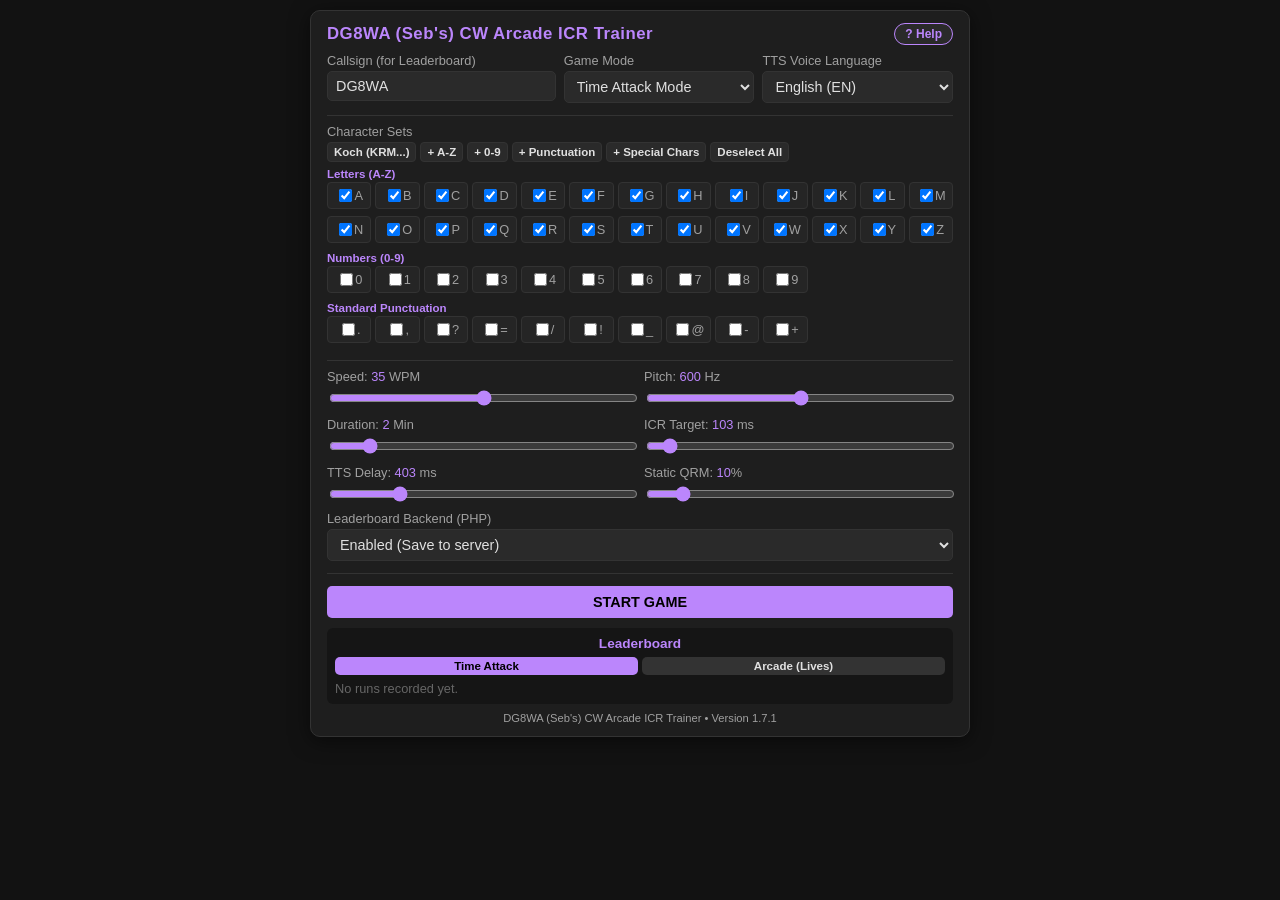
==== ICR-Trainer.html @ fe90b511 "Add files via upload" ====
<!DOCTYPE html>
<html lang="en">
<head>
    <meta charset="UTF-8">
    <meta name="viewport" content="width=device-width, initial-scale=1.0">
    <title>DG8WA (Seb's) CW Arcade ICR Trainer</title>
    <style>
        :root {
            --bg-color: #121212;
            --card-bg: #1e1e1e;
            --accent: #bb86fc;
            --accent-hover: #9965f4;
            --text: #e0e0e0;
            --text-muted: #a0a0a0;
            --success: #03dac6;
            --error: #cf6679;
            --warning: #ffb74d;
            --border: #333;
        }

        body {
            font-family: -apple-system, BlinkMacSystemFont, "Segoe UI", Roboto, Helvetica, Arial, sans-serif;
            background-color: var(--bg-color);
            color: var(--text);
            margin: 0;
            padding: 10px;
            display: flex;
            flex-direction: column;
            align-items: center;
            min-height: 100vh;
            box-sizing: border-box;
        }

        .container {
            width: 100%;
            max-width: 660px;
            background: var(--card-bg);
            border: 1px solid var(--border);
            border-radius: 10px;
            padding: 12px 16px;
            box-shadow: 0 4px 20px rgba(0,0,0,0.5);
            box-sizing: border-box;
            position: relative;
        }

        .header-bar {
            display: flex;
            justify-content: space-between;
            align-items: center;
            margin-bottom: 8px;
        }

        h1 {
            font-size: 1.05rem;
            margin: 0;
            color: var(--accent);
            letter-spacing: 0.5px;
        }

        .btn-help {
            background: #2a2a2a;
            color: var(--accent);
            border: 1px solid var(--accent);
            border-radius: 15px;
            padding: 3px 10px;
            font-size: 0.75rem;
            cursor: pointer;
            font-weight: bold;
            transition: all 0.2s;
            flex: unset;
        }

        .btn-help:hover {
            background: var(--accent);
            color: #000;
        }

        .section {
            margin-bottom: 8px;
            padding-bottom: 8px;
            border-bottom: 1px solid var(--border);
        }

        .section:last-child {
            border-bottom: none;
            margin-bottom: 0;
            padding-bottom: 0;
        }

        label {
            display: block;
            font-size: 0.8rem;
            color: var(--text-muted);
            margin-bottom: 3px;
        }

        input[type="text"], select {
            width: 100%;
            padding: 6px 8px;
            background: #2a2a2a;
            border: 1px solid var(--border);
            border-radius: 5px;
            color: var(--text);
            font-size: 0.9rem;
            box-sizing: border-box;
            margin-bottom: 4px;
        }

        .row {
            display: flex;
            gap: 8px;
        }

        .row > div {
            flex: 1;
        }

        .sliders-grid {
            display: grid;
            grid-template-columns: 1fr 1fr;
            gap: 8px;
        }

        .slider-item {
            display: flex;
            flex-direction: column;
        }

        .slider-item input[type="range"] {
            width: 100%;
            accent-color: var(--accent);
            margin-top: 2px;
            height: 18px;
        }

        .charset-category {
            margin-bottom: 6px;
        }

        .charset-category span {
            font-size: 0.72rem;
            color: var(--accent);
            font-weight: bold;
            display: block;
            margin-bottom: 2px;
        }

        .checkbox-group {
            display: grid;
            grid-template-columns: repeat(auto-fill, minmax(42px, 1fr));
            gap: 4px;
        }

        .checkbox-label {
            display: flex;
            align-items: center;
            background: #252525;
            padding: 3px 4px;
            border-radius: 4px;
            font-size: 0.8rem;
            cursor: pointer;
            user-select: none;
            justify-content: center;
            border: 1px solid var(--border);
        }

        .checkbox-label input {
            margin-right: 2px;
        }

        .btn-group {
            display: flex;
            gap: 8px;
            margin-top: 10px;
        }

        button {
            flex: 1;
            padding: 8px 12px;
            border: none;
            border-radius: 5px;
            font-size: 0.9rem;
            font-weight: bold;
            cursor: pointer;
            transition: background 0.2s;
        }

        .btn-primary {
            background: var(--accent);
            color: #000;
        }

        .btn-primary:hover {
            background: var(--accent-hover);
        }

        .btn-danger {
            background: var(--error);
            color: #000;
        }

        .btn-secondary {
            background: #333;
            color: var(--text);
        }

        /* Screens */
        #trainer-screen, #summary-screen {
            display: none;
            text-align: center;
            padding: 2px 0;
        }

        .game-hud {
            display: grid;
            grid-template-columns: repeat(3, 1fr);
            gap: 6px;
            font-size: 0.8rem;
            color: var(--text-muted);
            background: #151515;
            padding: 6px;
            border-radius: 6px;
            margin-bottom: 10px;
            text-align: center;
        }

        .game-hud span strong {
            display: block;
            color: #fff;
            font-size: 1rem;
        }

        .char-display {
            font-size: clamp(1.8rem, 6vw, 4rem);
            font-weight: bold;
            height: 100px;
            display: flex;
            align-items: center;
            justify-content: center;
            background: #151515;
            border-radius: 8px;
            margin-bottom: 10px;
            color: #fff;
            padding: 0 10px;
            box-sizing: border-box;
            letter-spacing: 1px;
            word-break: break-all;
        }

        .input-hint {
            font-size: 0.8rem;
            color: var(--accent);
            margin-bottom: 10px;
            background: rgba(187, 134, 252, 0.05);
            padding: 6px;
            border-radius: 4px;
        }

        .presets {
            display: flex;
            gap: 4px;
            margin-bottom: 6px;
            flex-wrap: wrap;
        }

        .presets button {
            padding: 3px 6px;
            font-size: 0.72rem;
            background: #2a2a2a;
            color: var(--text);
            border: 1px solid var(--border);
            border-radius: 4px;
            flex: unset;
        }

        .summary-stats {
            background: #151515;
            padding: 8px;
            border-radius: 6px;
            margin-bottom: 10px;
            text-align: left;
            max-height: 180px;
            overflow-y: auto;
        }
        .stat-row {
            display: flex;
            justify-content: space-between;
            padding: 3px 6px;
            border-bottom: 1px solid #222;
            font-size: 0.85rem;
        }
        .stat-row:last-child { border-bottom: none; }

        .leaderboard {
            margin-top: 10px;
            background: #151515;
            padding: 8px;
            border-radius: 6px;
            font-size: 0.8rem;
            text-align: left;
        }
        .leaderboard h3 {
            margin: 0 0 6px 0;
            font-size: 0.85rem;
            color: var(--accent);
            text-align: center;
        }
        .lb-item {
            display: flex;
            flex-direction: column;
            padding: 4px 6px;
            border-bottom: 1px solid #222;
            font-size: 0.75rem;
        }
        .lb-item:last-child { border-bottom: none; }
        .lb-top {
            display: flex;
            justify-content: space-between;
            font-weight: bold;
        }
        .lb-details {
            color: var(--text-muted);
            font-size: 0.7rem;
            margin-top: 1px;
        }

        .footer-info {
            text-align: center;
            font-size: 0.7rem;
            color: var(--text-muted);
            margin-top: 8px;
        }

        /* Help Modal Overlay */
        .modal-overlay {
            display: none;
            position: fixed;
            top: 0; left: 0; width: 100%; height: 100%;
            background: rgba(0,0,0,0.75);
            z-index: 1000;
            justify-content: center;
            align-items: center;
            padding: 15px;
            box-sizing: border-box;
        }

        .modal-content {
            background: var(--card-bg);
            border: 1px solid var(--accent);
            border-radius: 10px;
            max-width: 580px;
            width: 100%;
            max-height: 85vh;
            overflow-y: auto;
            padding: 16px;
            box-shadow: 0 5px 25px rgba(0,0,0,0.8);
            box-sizing: border-box;
            text-align: left;
        }

        .modal-header {
            display: flex;
            justify-content: space-between;
            align-items: center;
            border-bottom: 1px solid var(--border);
            padding-bottom: 8px;
            margin-bottom: 12px;
        }

        .modal-header h2 {
            margin: 0;
            font-size: 1.1rem;
            color: var(--accent);
        }

        .modal-close {
            background: none;
            border: none;
            color: var(--text-muted);
            font-size: 1.4rem;
            cursor: pointer;
            padding: 0 5px;
            line-height: 1;
            flex: unset;
        }

        .help-item {
            margin-bottom: 10px;
        }

        .help-item h4 {
            margin: 0 0 3px 0;
            font-size: 0.85rem;
            color: var(--success);
        }

        .help-item p {
            margin: 0;
            font-size: 0.78rem;
            color: var(--text);
            line-height: 1.35;
        }
    </style>
</head>
<body>

<div class="container">
    <div class="header-bar">
        <h1>DG8WA (Seb's) CW Arcade ICR Trainer</h1>
        <button type="button" class="btn-help" onclick="toggleHelpModal(true)">? Help</button>
    </div>

    <!-- SETUP SCREEN -->
    <div id="setup-screen">
        <div class="section">
            <div class="row">
                <div style="flex: 1.2;">
                    <label for="callsign">Callsign (for Leaderboard)</label>
                    <input type="text" id="callsign" value="DG8WA" placeholder="e.g. DG8WA">
                </div>
                <div>
                    <label>Game Mode</label>
                    <select id="game-mode" onchange="handleModeChange()">
                        <option value="time">Time Attack Mode</option>
                        <option value="lives">Arcade Mode (5 Lives ❤️)</option>
                    </select>
                </div>
                <div>
                    <label>TTS Voice Language</label>
                    <select id="tts-lang" onchange="changeLanguage()">
                        <option value="de-DE">Deutsch (DE)</option>
                        <option value="en-US">English (EN)</option>
                        <option value="es-ES">Español (ES)</option>
                        <option value="fr-FR">Français (FR)</option>
                    </select>
                </div>
            </div>
        </div>

        <!-- Cleanly Separated Character Sets -->
        <div class="section">
            <label>Character Sets</label>
            <div class="presets">
                <button type="button" onclick="setPreset('koch')">Koch (KRM...)</button>
                <button type="button" onclick="setPreset('alpha')">+ A-Z</button>
                <button type="button" onclick="setPreset('num')">+ 0-9</button>
                <button type="button" onclick="setPreset('signs')">+ Punctuation</button>
                <button type="button" onclick="setPreset('lang')">+ Special Chars</button>
                <button type="button" onclick="clearAll()">Deselect All</button>
            </div>

            <div class="charset-category">
                <span>Letters (A-Z)</span>
                <div class="checkbox-group" id="group-alpha"></div>
            </div>

            <div class="charset-category">
                <span>Numbers (0-9)</span>
                <div class="checkbox-group" id="group-num"></div>
            </div>

            <div class="charset-category">
                <span>Standard Punctuation</span>
                <div class="checkbox-group" id="group-signs"></div>
            </div>

            <div class="charset-category">
                <span>Special / Accented Characters</span>
                <div class="checkbox-group" id="group-lang"></div>
            </div>
        </div>

        <!-- Compact Sliders in Side-by-Side 2-Column Grid -->
        <div class="section">
            <div class="sliders-grid">
                <!-- Speed -->
                <div class="slider-item">
                    <label for="wpm">Speed: <span id="wpm-val" style="color:var(--accent)">35</span> WPM</label>
                    <input type="range" id="wpm" min="10" max="60" step="1" value="35" oninput="updateVal('wpm')">
                </div>

                <!-- Tone Pitch -->
                <div class="slider-item">
                    <label for="pitch">Pitch: <span id="pitch-val" style="color:var(--accent)">600</span> Hz</label>
                    <input type="range" id="pitch" min="400" max="800" step="10" value="600" oninput="updateVal('pitch')">
                </div>

                <!-- Run Duration -->
                <div class="slider-item" id="duration-section">
                    <label for="run-duration">Duration: <span id="duration-val" style="color:var(--accent)">2</span> Min</label>
                    <input type="range" id="run-duration" min="1" max="10" step="1" value="2" oninput="updateVal('duration')">
                </div>

                <!-- ICR Target Time (calculated via PARIS Standard: 3600 / WPM ms) -->
                <div class="slider-item">
                    <label for="icr-target">ICR Target: <span id="icr-val" style="color:var(--accent)">103</span> ms</label>
                    <input type="range" id="icr-target" min="50" max="1000" step="1" value="103" oninput="updateVal('icr')">
                </div>

                <!-- TTS Delay (+300 ms over ICR) -->
                <div class="slider-item">
                    <label for="tts-delay">TTS Delay: <span id="tts-val" style="color:var(--accent)">403</span> ms</label>
                    <input type="range" id="tts-delay" min="100" max="1500" step="1" value="403" oninput="updateVal('tts')">
                </div>

                <!-- White Noise -->
                <div class="slider-item">
                    <label for="noise-vol">Static QRM: <span id="noise-val" style="color:var(--accent)">10</span>%</label>
                    <input type="range" id="noise-vol" min="0" max="100" step="1" value="10" oninput="updateVal('noise')">
                </div>
            </div>

            <div style="margin-top: 6px;">
                <label for="backend-mode">Leaderboard Backend (PHP)</label>
                <select id="backend-mode">
                    <option value="php">Enabled (Save to server)</option>
                    <option value="local">Local Only</option>
                </select>
            </div>
        </div>

        <button type="button" class="btn-primary" onclick="startGame(false)" style="width: 100%; margin-top: 4px;" id="btn-start">START GAME</button>
        
        <div class="leaderboard" id="local-lb">
            <h3>Leaderboard</h3>
            <div style="display: flex; gap: 4px; margin-bottom: 6px;">
                <button type="button" class="btn-secondary" id="lb-tab-time" style="padding: 3px 6px; font-size: 0.72rem; background: var(--accent); color: #000;" onclick="switchLbTab('time')">Time Attack</button>
                <button type="button" class="btn-secondary" id="lb-tab-lives" style="padding: 3px 6px; font-size: 0.72rem;" onclick="switchLbTab('lives')">Arcade (Lives)</button>
            </div>
            <div id="lb-content"><span style="color:#666">No runs recorded yet.</span></div>
            <div id="lb-controls" style="display: flex; gap: 4px; margin-top: 6px; display: none;">
                <button type="button" class="btn-secondary" id="lb-toggle-btn" style="padding: 4px; font-size: 0.72rem; flex:2;" onclick="toggleLeaderboardView()">Show All</button>
                <button type="button" class="btn-danger" id="lb-reset-btn" style="padding: 4px; font-size: 0.72rem; flex:1;" onclick="resetLeaderboard()">Reset</button>
            </div>
        </div>

        <div class="footer-info">DG8WA (Seb's) CW Arcade ICR Trainer &bull; Version 1.7.1</div>
    </div>

    <!-- TRAINER SCREEN -->
    <div id="trainer-screen">
        <div class="game-hud">
            <span><span id="hud-txt-mode">Time</span>: <strong id="hud-time">120s</strong></span>
            <span>Score: <strong id="hud-score" style="color:var(--success)">0</strong></span>
            <span>Streak: <strong id="hud-streak">0 🔥</strong></span>
        </div>

        <div class="char-display" id="display-box">?</div>
        
        <div class="input-hint">Type recognized character (Spacebar = Pause)</div>

        <div class="btn-group">
            <button type="button" class="btn-secondary" id="pause-btn" onclick="togglePause()">Pause</button>
            <button type="button" class="btn-danger" id="quit-btn" onclick="stopGame(true)">Give Up</button>
        </div>
    </div>

    <!-- SUMMARY SCREEN -->
    <div id="summary-screen">
        <h2 style="color:var(--accent); margin-top:0; font-size: 1.1rem;">ICR & Performance Summary</h2>
        
        <div class="summary-stats" style="margin-bottom:8px; text-align:center; background:#1b1b1b; padding:8px;">
            <div style="font-size:0.85rem; color:var(--text-muted); margin-bottom:4px;">True ICR Speed & Target Fulfillment:</div>
            <div style="font-size:1.15rem; font-weight:bold; color:var(--success);" id="sum-icr-ratio">0 completed (Theoretical maximum: ~0)</div>
            <div style="font-size:0.75rem; color:var(--accent); margin-top:3px;" id="sum-icr-percent">ICR Efficiency: 0%</div>
            <div style="font-size:0.75rem; color:var(--warning); margin-top:2px;" id="sum-target-percent">Within ICR Target Time: 0%</div>
        </div>

        <div class="game-hud" style="margin-bottom:10px;">
            <span>Score: <strong id="sum-score" style="color:var(--success)">0</strong></span>
            <span>Correct: <strong id="sum-count">0</strong></span>
            <span>Avg Reaction: <strong id="sum-avg">0 ms</strong></span>
        </div>

        <label>Character Detail Analysis</label>
        <div class="summary-stats" id="sum-details">
            <!-- Dynamically filled -->
        </div>

        <div class="btn-group" style="flex-direction: column; gap: 6px;">
            <button type="button" class="btn-primary" onclick="startGame(false)">New Run (Normal)</button>
            <button type="button" class="btn-secondary" style="background:#ffb74d; color:#000;" onclick="startGame(true)">🔥 New Run with Weak Characters</button>
            <button type="button" class="btn-danger" onclick="returnToSetup()">To Setup Menu</button>
        </div>
    </div>
</div>

<!-- HELP MODAL -->
<div class="modal-overlay" id="help-modal">
    <div class="modal-content">
        <div class="modal-header">
            <h2>User Guide & Features</h2>
            <button type="button" class="modal-close" onclick="toggleHelpModal(false)">&times;</button>
        </div>
        
        <div class="help-item">
            <h4>Instant Character Recognition (ICR) & PARIS Standard</h4>
            <p>ICR trains instant mental recognition without counting dits/dahs. Under the PARIS standard (1 word = 50 dits), 1 dit duration is <em>1200 / WPM ms</em>. Standard inter-character space equals 3 dits (<em>3600 / WPM ms</em>).</p>
        </div>

        <div class="help-item">
            <h4>Game Modes</h4>
            <p><strong>Time Attack Mode:</strong> Practice for a set duration (1 to 10 minutes) and maximize your score.<br>
            <strong>Arcade Mode (5 Lives):</strong> Start with 5 lives. Each mistake or timeout costs 1 life.</p>
        </div>

        <div class="help-item">
            <h4>Speed (WPM) & Auto-Calculated Timings</h4>
            <p>Adjusting <strong>WPM</strong> calculates the exact standard inter-character space for the <strong>ICR Target Time</strong> (e.g., 35 WPM = 103 ms) and sets <strong>TTS Delay</strong> 300 ms above it. Both sliders remain fully adjustable.</p>
        </div>

        <div class="help-item">
            <h4>Scoring & Streaks</h4>
            <p>Correct responses within the ICR Target Time yield maximum points. Answering before timeout awards partial points. Consecutive correct answers build up a <strong>Streak Multiplier (up to 3.0x)</strong>.</p>
        </div>

        <div class="help-item">
            <h4>Text-To-Speech (TTS) Assistance</h4>
            <p>If you fail to type a character within the TTS delay or make a mistake, the system speaks the correct character in the selected language to reinforce learning.</p>
        </div>

        <div class="help-item">
            <h4>Static QRM (White Noise)</h4>
            <p>Simulates real-world radio conditions by adding adjustable background white noise to improve noise immunity during practice.</p>
        </div>

        <div class="help-item">
            <h4>Weak Characters Retry Mode</h4>
            <p>After a round, click <em>🔥 New Run with Weak Characters</em> to launch a session where characters with high reaction times or errors appear with 3x higher probability.</p>
        </div>

        <div style="text-align: right; margin-top: 15px;">
            <button type="button" class="btn-primary" style="flex: unset; padding: 6px 15px;" onclick="toggleHelpModal(false)">Close</button>
        </div>
    </div>
</div>

<script>
    function toggleHelpModal(show) {
        document.getElementById('help-modal').style.display = show ? 'flex' : 'none';
    }

    // Slider Value Updater with PARIS Standard Calculation (3 Dits = 3600 / WPM ms)
    function updateVal(type) {
        if (type === 'wpm') {
            const wpm = parseInt(document.getElementById('wpm').value);
            document.getElementById('wpm-val').innerText = wpm;

            // PARIS Standard: 1 Dit = 1200ms / WPM. Inter-character space = 3 Dits = 3600ms / WPM.
            let autoIcr = Math.round(3600 / wpm);

            // TTS delay is exactly 300ms higher than ICR target time
            let autoTts = autoIcr + 300;

            document.getElementById('icr-target').value = autoIcr;
            document.getElementById('icr-val').innerText = autoIcr;

            document.getElementById('tts-delay').value = autoTts;
            document.getElementById('tts-val').innerText = autoTts;
        }

        if (type === 'pitch') document.getElementById('pitch-val').innerText = document.getElementById('pitch').value;
        if (type === 'duration') document.getElementById('duration-val').innerText = document.getElementById('run-duration').value;
        if (type === 'icr') document.getElementById('icr-val').innerText = document.getElementById('icr-target').value;
        if (type === 'tts') document.getElementById('tts-val').innerText = document.getElementById('tts-delay').value;
        if (type === 'noise') document.getElementById('noise-val').innerText = document.getElementById('noise-vol').value;
        saveSettings();
    }

    const langSpecialChars = {
        'de-DE': ["Ä", "Ö", "Ü", "CH"],
        'en-US': [],
        'es-ES': ["Ñ", "¿", "¡"],
        'fr-FR': ["À", "É", "Ç"]
    };

    const alphabet = ["A","B","C","D","E","F","G","H","I","J","K","L","M","N","O","P","Q","R","S","T","U","V","W","X","Y","Z"];
    const numbers = ["0","1","2","3","4","5","6","7","8","9"];
    const standardSigns = [".", ",", "?", "=", "/", "!", "_", "@", "-", "+"];

    function renderCharacterCheckboxes(preserveState = false) {
        const lang = document.getElementById('tts-lang') ? document.getElementById('tts-lang').value : 'de-DE';
        const specials = langSpecialChars[lang] || [];

        let checkedStates = {};
        if (preserveState) {
            document.querySelectorAll('#setup-screen input[type="checkbox"]').forEach(cb => {
                checkedStates[cb.value] = cb.checked;
            });
        }

        const groupAlpha = document.getElementById('group-alpha');
        groupAlpha.innerHTML = alphabet.map(char => `
            <label class="checkbox-label">
                <input type="checkbox" value="${char}" ${preserveState && checkedStates[char] !== undefined ? (checkedStates[char] ? 'checked' : '') : (/^[A-Z]$/.test(char) ? 'checked' : '')}> ${char}
            </label>
        `).join('');

        const groupNum = document.getElementById('group-num');
        groupNum.innerHTML = numbers.map(char => `
            <label class="checkbox-label">
                <input type="checkbox" value="${char}" ${preserveState && checkedStates[char] !== undefined ? (checkedStates[char] ? 'checked' : '') : ''}> ${char}
            </label>
        `).join('');

        const groupSigns = document.getElementById('group-signs');
        groupSigns.innerHTML = standardSigns.map(char => `
            <label class="checkbox-label">
                <input type="checkbox" value="${char}" ${preserveState && checkedStates[char] !== undefined ? (checkedStates[char] ? 'checked' : '') : ''}> ${char}
            </label>
        `).join('');

        const groupLang = document.getElementById('group-lang');
        if (specials.length > 0) {
            groupLang.parentElement.style.display = 'block';
            groupLang.innerHTML = specials.map(char => `
                <label class="checkbox-label">
                    <input type="checkbox" value="${char}" ${preserveState && checkedStates[char] !== undefined ? (checkedStates[char] ? 'checked' : '') : ''}> ${char}
                </label>
            `).join('');
        } else {
            groupLang.parentElement.style.display = 'none';
        }
    }

    function changeLanguage() {
        renderCharacterCheckboxes(true);
        saveSettings();
    }

    function setPreset(type) {
        clearAll();
        const checkboxes = document.querySelectorAll('#setup-screen input[type="checkbox"]');
        
        if (type === 'koch') {
            const kochList = ['K', 'M', 'R', 'S', 'U', 'A', 'P', 'T', 'L', 'O', 'W', 'I', '.', 'N', 'J', 'E', 'F', '0', 'Y', 'V', 'G', '5', '/', 'Q', '9', 'Z', 'H', '3', '8', 'B', '?', '4', '2', '7', 'C', '1', 'D', '6', 'X'];
            checkboxes.forEach(cb => {
                if (kochList.includes(cb.value)) cb.checked = true;
            });
        } else {
            checkboxes.forEach(cb => {
                const val = cb.value;
                if (type === 'alpha' && alphabet.includes(val)) cb.checked = true;
                if (type === 'num' && numbers.includes(val)) cb.checked = true;
                if (type === 'signs' && standardSigns.includes(val)) cb.checked = true;
                if (type === 'lang' && !alphabet.includes(val) && !numbers.includes(val) && !standardSigns.includes(val)) cb.checked = true;
            });
        }
        saveSettings();
    }

    function clearAll() {
        document.querySelectorAll('#setup-screen input[type="checkbox"]').forEach(cb => cb.checked = false);
        saveSettings();
    }

    function handleModeChange() {
        const mode = document.getElementById('game-mode').value;
        const durationSec = document.getElementById('duration-section');
        durationSec.style.display = (mode === 'time') ? 'flex' : 'none';
        saveSettings();
    }

    function saveSettings() {
        const allBoxes = Array.from(document.querySelectorAll('#setup-screen input[type="checkbox"]'));
        const settings = {
            gameMode: document.getElementById('game-mode').value,
            ttsLang: document.getElementById('tts-lang').value,
            wpm: document.getElementById('wpm').value,
            pitch: document.getElementById('pitch').value,
            duration: document.getElementById('run-duration').value,
            icr: document.getElementById('icr-target').value,
            tts: document.getElementById('tts-delay').value,
            noise: document.getElementById('noise-vol').value,
            chars: allBoxes.map(cb => ({ val: cb.value, checked: cb.checked }))
        };
        localStorage.setItem('cw_arcade_settings', JSON.stringify(settings));
    }

    function loadSettings() {
        const saved = localStorage.getItem('cw_arcade_settings');
        if (!saved) {
            const navLang = navigator.language || navigator.userLanguage || 'de';
            let matchedLang = 'en-US';
            if (navLang.startsWith('de')) matchedLang = 'de-DE';
            else if (navLang.startsWith('es')) matchedLang = 'es-ES';
            else if (navLang.startsWith('fr')) matchedLang = 'fr-FR';
            document.getElementById('tts-lang').value = matchedLang;
            renderCharacterCheckboxes(false);
            return;
        }
        try {
            const s = JSON.parse(saved);
            if (s.gameMode) { document.getElementById('game-mode').value = s.gameMode; handleModeChange(); }
            if (s.ttsLang) { document.getElementById('tts-lang').value = s.ttsLang; }
            
            renderCharacterCheckboxes(false);

            if (s.wpm) { document.getElementById('wpm').value = s.wpm; document.getElementById('wpm-val').innerText = s.wpm; }
            if (s.pitch) { document.getElementById('pitch').value = s.pitch; document.getElementById('pitch-val').innerText = s.pitch; }
            if (s.duration) { document.getElementById('run-duration').value = s.duration; document.getElementById('duration-val').innerText = s.duration; }
            if (s.icr) { document.getElementById('icr-target').value = s.icr; document.getElementById('icr-val').innerText = s.icr; }
            if (s.tts) { document.getElementById('tts-delay').value = s.tts; document.getElementById('tts-val').innerText = s.tts; }
            if (s.noise !== undefined) { document.getElementById('noise-vol').value = s.noise; document.getElementById('noise-val').innerText = s.noise; }
            
            if (s.chars) {
                const allBoxes = document.querySelectorAll('#setup-screen input[type="checkbox"]');
                s.chars.forEach(item => {
                    const targetVal = (typeof item === 'object') ? item.val : item;
                    const targetChecked = (typeof item === 'object') ? item.checked : true;
                    allBoxes.forEach(cb => {
                        if (cb.value === targetVal) {
                            cb.checked = targetChecked;
                        }
                    });
                });
            }
        } catch(e) {
            console.error("Settings load error:", e);
        }
    }

    loadSettings();

    let availableVoices = [];
    function loadVoices() {
        if ('speechSynthesis' in window) {
            availableVoices = window.speechSynthesis.getVoices();
        }
    }
    if ('speechSynthesis' in window) {
        loadVoices();
        window.speechSynthesis.onvoiceschanged = loadVoices;
    }

    let audioCtx = null;
    let noiseNode = null;
    let noiseGainNode = null;

    async function initAudio() {
        try {
            if (!audioCtx) {
                const AudioCtx = window.AudioContext || window.webkitAudioContext;
                if (AudioCtx) {
                    audioCtx = new AudioCtx();
                }
            }
            if (audioCtx && audioCtx.state === 'suspended') {
                await audioCtx.resume();
            }
        } catch(e) {}
    }

    async function startWhiteNoise(volumePercent) {
        if (volumePercent <= 0) {
            stopWhiteNoise();
            return;
        }
        await initAudio();
        stopWhiteNoise();

        if (!audioCtx) return;

        const bufferSize = audioCtx.sampleRate * 2;
        const noiseBuffer = audioCtx.createBuffer(1, bufferSize, audioCtx.sampleRate);
        const output = noiseBuffer.getChannelData(0);
        for (let i = 0; i < bufferSize; i++) {
            output[i] = Math.random() * 2 - 1;
        }

        noiseNode = audioCtx.createBufferSource();
        noiseNode.buffer = noiseBuffer;
        noiseNode.loop = true;

        noiseGainNode = audioCtx.createGain();
        const normalizedGain = (volumePercent / 100) * 0.08;
        noiseGainNode.gain.setValueAtTime(normalizedGain, audioCtx.currentTime);

        noiseNode.connect(noiseGainNode);
        noiseGainNode.connect(audioCtx.destination);
        noiseNode.start();
    }

    function stopWhiteNoise() {
        if (noiseNode) {
            try { noiseNode.stop(); } catch(e){}
            noiseNode.disconnect();
            noiseNode = null;
        }
        if (noiseGainNode) {
            noiseGainNode.disconnect();
            noiseGainNode = null;
        }
    }

    const morseDict = {
        'A': '.-', 'B': '-...', 'C': '-.-.', 'D': '-..', 'E': '.', 'F': '..-.',
        'G': '--.', 'H': '....', 'I': '..', 'J': '.---', 'K': '-.-', 'L': '.-..',
        'M': '--', 'N': '-.', 'O': '---', 'P': '.--.', 'Q': '--.-', 'R': '.-.',
        'S': '...', 'T': '-', 'U': '..-', 'V': '...-', 'W': '.--', 'X': '-..-',
        'Y': '-.--', 'Z': '--..', 
        'Ä': '.-.-', 'Ö': '---.', 'Ü': '..--', 'CH': '----', 'Ñ': '--.--', '¿': '..-.-', '¡': '--.--', 'À': '.--.-', 'É': '..-..', 'Ç': '-.-..',
        '0': '-----', '1': '.----', '2': '..---', '3': '...--', '4': '....-', 
        '5': '.....', '6': '-....', '7': '--...', '8': '---..', '9': '----.',
        '.': '.-.-.-', ',': '--..--', '?': '..--..', '=': '-...-', '/': '-..-.', 
        '!': '-.-.--', '_': '..--.-', '@': '.--.-.', '-': '-....-', '+': '.-.-.'
    };

    function getMorseDurationMs(char, wpm) {
        const code = morseDict[char];
        if (!code) return 500;
        const dotDuration = 1.2 / wpm; 
        let seconds = 0;
        code.split('').forEach(sym => {
            seconds += (sym === '.' ? dotDuration : dotDuration * 3) + dotDuration;
        });
        seconds += dotDuration * 2; // PARIS Standard 3 dits total space
        return seconds * 1000;
    }

    async function playTone(freq, durationMs) {
        await initAudio();
        if (!audioCtx) {
            await new Promise(r => setTimeout(r, durationMs));
            return;
        }

        const now = audioCtx.currentTime;
        const osc = audioCtx.createOscillator();
        const gain = audioCtx.createGain();

        osc.type = 'sine';
        osc.frequency.value = freq;

        gain.gain.setValueAtTime(0, now);
        gain.gain.linearRampToValueAtTime(0.25, now + 0.005);
        gain.gain.linearRampToValueAtTime(0.25, now + (durationMs / 1000) - 0.005);
        gain.gain.linearRampToValueAtTime(0, now + (durationMs / 1000));

        osc.connect(gain);
        gain.connect(audioCtx.destination);

        osc.start(now);
        osc.stop(now + (durationMs / 1000));

        await new Promise(resolve => setTimeout(resolve, durationMs));
    }

    async function playMorseSequence(text, wpm, pitch) {
        await initAudio();
        if (!audioCtx) {
            await new Promise(r => setTimeout(r, 500));
            return;
        }

        const dotDuration = 1.2 / wpm; 
        let time = audioCtx.currentTime + 0.05;

        text.toUpperCase().split('').forEach(char => {
            if (char === ' ') {
                time += dotDuration * 7;
                return;
            }
            const code = morseDict[char];
            if (!code) return;

            code.split('').forEach(symbol => {
                const dur = symbol === '.' ? dotDuration : dotDuration * 3;
                const osc = audioCtx.createOscillator();
                const gain = audioCtx.createGain();

                osc.type = 'sine';
                osc.frequency.value = pitch;

                gain.gain.setValueAtTime(0, time);
                gain.gain.linearRampToValueAtTime(0.25, time + 0.005);
                gain.gain.linearRampToValueAtTime(0.25, time + dur - 0.005);
                gain.gain.linearRampToValueAtTime(0, time + dur);

                osc.connect(gain);
                gain.connect(audioCtx.destination);

                osc.start(time);
                osc.stop(time + dur);

                time += dur + dotDuration;
            });
            time += dotDuration * 2; // PARIS inter-character space (3 dits total)
        });

        const totalDurationMs = Math.max(0, (time - audioCtx.currentTime) * 1000);
        await new Promise(resolve => setTimeout(resolve, totalDurationMs));
    }

    function playMorse(char, wpm, pitch) {
        return playMorseSequence(char, wpm, pitch);
    }

    function speakCharacter(char) {
        return new Promise((resolve) => {
            if ('speechSynthesis' in window) {
                window.speechSynthesis.cancel();
                let textToSpeak = char;
                if (char === 'CH') textToSpeak = "C H";
                if (char === '@') textToSpeak = "At symbol";
                if (char === '-') textToSpeak = "Hyphen";
                if (char === '+') textToSpeak = "Plus";
                const utterance = new SpeechSynthesisUtterance(textToSpeak);
                
                const selectedLang = document.getElementById('tts-lang').value;
                utterance.lang = selectedLang;

                if (availableVoices.length === 0) loadVoices();
                const targetLangPrefix = selectedLang.split('-')[0];
                const matchingVoice = availableVoices.find(v => v.lang === selectedLang || v.lang.replace('_','-') === selectedLang || v.lang.startsWith(targetLangPrefix));
                if (matchingVoice) {
                    utterance.voice = matchingVoice;
                }

                utterance.rate = 1.2;
                utterance.onend = resolve;
                utterance.onerror = resolve;
                window.speechSynthesis.speak(utterance);
            } else {
                resolve();
            }
        });
    }

    async function playPositiveSound() {
        await initAudio();
        if (!audioCtx) return;
        const now = audioCtx.currentTime;
        const osc = audioCtx.createOscillator();
        const gain = audioCtx.createGain();

        osc.type = 'triangle';
        osc.frequency.setValueAtTime(600, now);
        osc.frequency.exponentialRampToValueAtTime(1000, now + 0.12);

        gain.gain.setValueAtTime(0.2, now);
        gain.gain.exponentialRampToValueAtTime(0.001, now + 0.25);

        osc.connect(gain);
        gain.connect(audioCtx.destination);

        osc.start(now);
        osc.stop(now + 0.25);
        await new Promise(r => setTimeout(r, 250));
    }

    async function playNegativeSound() {
        await initAudio();
        if (!audioCtx) return;
        const now = audioCtx.currentTime;
        const osc = audioCtx.createOscillator();
        const gain = audioCtx.createGain();

        osc.type = 'sawtooth';
        osc.frequency.setValueAtTime(180, now);
        osc.frequency.linearRampToValueAtTime(110, now + 0.3);

        gain.gain.setValueAtTime(0.2, now);
        gain.gain.exponentialRampToValueAtTime(0.001, now + 0.35);

        osc.connect(gain);
        gain.connect(audioCtx.destination);

        osc.start(now);
        osc.stop(now + 0.35);
        await new Promise(r => setTimeout(r, 350));
    }

    let isPlaying = false;
    let isPaused = false;
    let currentGameMode = "time";
    let currentTargetChar = "";
    let startTime = 0;
    let score = 0;
    let streak = 0;
    let lives = 5;
    let timeLeft = 120;
    let timerInterval = null;
    let waitingForInput = false;
    let ttsTimeoutHandle = null;

    let sessionStats = {};
    let badCharsMode = false;
    let lastSessionBadChars = [];
    let totalCompletedCharsCount = 0;
    let targetMetCount = 0;
    let totalElapsedActiveMs = 0;
    let showAllLeaderboard = false;
    let activeLbTab = "time";

    async function startGame(withBadChars = false) {
        try {
            await initAudio();
        } catch(e) {}

        const checked = document.querySelectorAll('#setup-screen input[type="checkbox"]:checked');
        if (checked.length === 0) {
            alert("Please select at least one character set!");
            return;
        }

        saveSettings();

        if (timerInterval) clearInterval(timerInterval);
        if (ttsTimeoutHandle) clearTimeout(ttsTimeoutHandle);

        document.getElementById('setup-screen').style.display = 'none';
        document.getElementById('summary-screen').style.display = 'none';
        document.getElementById('trainer-screen').style.display = 'block';

        currentGameMode = document.getElementById('game-mode').value;
        const durationMins = parseInt(document.getElementById('run-duration').value || "2");
        const wpm = parseInt(document.getElementById('wpm').value || "35");
        const pitch = parseInt(document.getElementById('pitch').value || "600");
        const noiseVol = parseInt(document.getElementById('noise-vol').value || "0");

        startWhiteNoise(noiseVol);

        const modeTxt = document.getElementById('hud-txt-mode');
        if (currentGameMode === 'time') {
            timeLeft = durationMins * 60;
            if (modeTxt) modeTxt.innerText = "Time";
            document.getElementById('hud-time').innerText = `${timeLeft}s`;
        } else {
            lives = 5;
            if (modeTxt) modeTxt.innerText = "Lives";
            updateLivesDisplay();
        }

        isPlaying = true;
        isPaused = false;
        document.getElementById('pause-btn').innerText = "Pause";
        score = 0;
        streak = 0;
        sessionStats = {};
        badCharsMode = withBadChars;
        totalCompletedCharsCount = 0;
        targetMetCount = 0;
        totalElapsedActiveMs = 0;

        document.getElementById('hud-score').innerText = "0";
        document.getElementById('hud-streak').innerText = "0 🔥";

        const display = document.getElementById('display-box');
        display.style.color = '#fff';

        // Intro Sequence
        display.innerText = "BENS BEST BENT WIRE";
        await playMorseSequence("BENS BEST BENT WIRE", wpm, pitch);
        if (!isPlaying) return;

        await new Promise(r => setTimeout(r, 400));
        if (!isPlaying) return;

        const countdownTones = [
            { num: "3", freq: pitch },
            { num: "2", freq: pitch },
            { num: "1", freq: pitch * 0.7 }
        ];

        for (let step of countdownTones) {
            if (!isPlaying) return;
            display.innerText = step.num;
            await playTone(step.freq, 180);
            await new Promise(r => setTimeout(r, 600));
        }

        if (!isPlaying) return;
        display.innerText = "GO!";
        await new Promise(r => setTimeout(r, 400));

        // Start round timer
        timerInterval = setInterval(() => {
            if (!isPaused && isPlaying) {
                totalElapsedActiveMs += 1000;
                if (currentGameMode === 'time') {
                    timeLeft--;
                    document.getElementById('hud-time').innerText = `${timeLeft}s`;
                    if (timeLeft <= 0) {
                        stopGame(false);
                    }
                }
            }
        }, 1000);

        nextRound();
    }

    function togglePause() {
        if (!isPlaying) return;
        isPaused = !isPaused;
        const btn = document.getElementById('pause-btn');
        const display = document.getElementById('display-box');
        
        if (isPaused) {
            btn.innerText = "Resume";
            display.innerText = "PAUSE";
            clearTimeout(ttsTimeoutHandle);
        } else {
            btn.innerText = "Pause";
            display.innerText = "*";
            startTime = performance.now();
            nextRound();
        }
    }

    async function stopGame(aborted = false) {
        isPlaying = false;
        isPaused = false;
        clearInterval(timerInterval);
        clearTimeout(ttsTimeoutHandle);
        stopWhiteNoise();
        if ('speechSynthesis' in window) window.speechSynthesis.cancel();

        if (aborted) {
            document.getElementById('trainer-screen').style.display = 'none';
            document.getElementById('setup-screen').style.display = 'block';
            return;
        }

        const callsign = document.getElementById('callsign').value.trim() || 'DG8WA';
        saveScore(callsign, score);
        showSummary();
    }

    function returnToSetup() {
        document.getElementById('summary-screen').style.display = 'none';
        document.getElementById('setup-screen').style.display = 'block';
    }

    function showSummary() {
        document.getElementById('trainer-screen').style.display = 'none';
        document.getElementById('summary-screen').style.display = 'block';

        document.getElementById('sum-score').innerText = score;

        let totalTimes = [];
        let detailsHtml = '';
        lastSessionBadChars = [];

        let charEntries = Object.keys(sessionStats).map(char => {
            let data = sessionStats[char];
            let avgTime = data.times.length ? Math.round(data.times.reduce((a,b)=>a+b,0) / data.times.length) : 9999;
            data.times.forEach(t => totalTimes.push(t));
            return { char, avgTime, count: data.times.length, errors: data.errors };
        });

        charEntries.sort((a, b) => b.avgTime - a.avgTime);

        let overallAvg = totalTimes.length ? Math.round(totalTimes.reduce((a,b)=>a+b,0) / totalTimes.length) : 0;
        document.getElementById('sum-count').innerText = totalCompletedCharsCount;
        document.getElementById('sum-avg').innerText = `${overallAvg} ms`;

        const wpm = parseInt(document.getElementById('wpm').value);
        let avgCharDurationMs = 700;
        if (totalCompletedCharsCount > 0 && totalTimes.length > 0) {
            const sampleChar = charEntries[0] ? charEntries[0].char : 'A';
            avgCharDurationMs = getMorseDurationMs(sampleChar, wpm) + parseInt(document.getElementById('icr-target').value);
        }
        const theoreticalMaxChars = Math.round(totalElapsedActiveMs / avgCharDurationMs);
        const icrEfficiency = theoreticalMaxChars > 0 ? Math.round((totalCompletedCharsCount / theoreticalMaxChars) * 100) : 0;
        const targetPercent = totalCompletedCharsCount > 0 ? Math.round((targetMetCount / totalCompletedCharsCount) * 100) : 0;

        document.getElementById('sum-icr-ratio').innerText = `${totalCompletedCharsCount} completed (Theoretical maximum: ~${theoreticalMaxChars})`;
        document.getElementById('sum-icr-percent').innerText = `ICR Efficiency: ${icrEfficiency}%`;
        document.getElementById('sum-target-percent').innerText = `Within ICR Target Time: ${targetPercent}% (${targetMetCount}/${totalCompletedCharsCount})`;

        if (charEntries.length === 0) {
            detailsHtml = `<div style="color:#666; text-align:center;">No runs recorded yet.</div>`;
        } else {
            detailsHtml = charEntries.map(entry => {
                if (entry.avgTime > overallAvg + 150 || entry.errors > 0) {
                    lastSessionBadChars.push(entry.char);
                }
                const color = entry.avgTime > overallAvg + 150 ? 'var(--warning)' : (entry.errors > 0 ? 'var(--error)' : 'var(--success)');
                return `
                    <div class="stat-row">
                        <span>Character: <strong style="color:#fff">${entry.char}</strong></span>
                        <span>Correct: ${entry.count} | Errors: ${entry.errors}</span>
                        <span style="color:${color}">Ø ${entry.avgTime} ms</span>
                    </div>
                `;
            }).join('');
        }

        document.getElementById('sum-details').innerHTML = detailsHtml;
    }

    async function nextRound() {
        if (!isPlaying || isPaused) return;
        waitingForInput = false;
        clearTimeout(ttsTimeoutHandle);

        const checked = document.querySelectorAll('#setup-screen input[type="checkbox"]:checked');
        const baseChars = Array.from(checked).map(cb => cb.value);

        if (baseChars.length === 0) {
            stopGame(true);
            return;
        }

        let pool = [...baseChars];
        if (badCharsMode && lastSessionBadChars.length > 0) {
            baseChars.forEach(c => {
                if (lastSessionBadChars.includes(c)) {
                    pool.push(c, c, c);
                }
            });
        }

        currentTargetChar = pool[Math.floor(Math.random() * pool.length)];

        if (!sessionStats[currentTargetChar]) {
            sessionStats[currentTargetChar] = { times: [], errors: 0 };
        }

        const display = document.getElementById('display-box');
        display.innerText = "*";
        display.style.color = '#fff';

        const wpm = parseInt(document.getElementById('wpm').value);
        const pitch = parseInt(document.getElementById('pitch').value);
        const ttsDelayMs = parseInt(document.getElementById('tts-delay').value);

        await playMorse(currentTargetChar, wpm, pitch);
        if (!isPlaying || isPaused) return;

        startTime = performance.now();
        waitingForInput = true;

        ttsTimeoutHandle = setTimeout(async () => {
            if (isPlaying && !isPaused && waitingForInput) {
                waitingForInput = false;
                display.innerText = currentTargetChar;
                streak = 0;
                document.getElementById('hud-streak').innerText = `${streak} 🔥`;
                sessionStats[currentTargetChar].errors++;

                if (currentGameMode === 'lives') {
                    lives--;
                    updateLivesDisplay();
                    if (lives <= 0) {
                        await playNegativeSound();
                        await speakCharacter(currentTargetChar);
                        stopGame(false);
                        return;
                    }
                }

                await playNegativeSound();
                await speakCharacter(currentTargetChar);

                if (isPlaying && !isPaused) nextRound();
            }
        }, ttsDelayMs);
    }

    function updateLivesDisplay() {
        const hudTime = document.getElementById('hud-time');
        if (hudTime && currentGameMode === 'lives') {
            let hearts = "";
            for (let i = 0; i < lives; i++) hearts += "❤️";
            for (let i = lives; i < 5; i++) hearts += "🖤";
            hudTime.innerHTML = hearts;
        }
    }

    window.addEventListener('keydown', async (e) => {
        if (!isPlaying) return;

        if (e.key === ' ') {
            e.preventDefault();
            togglePause();
            return;
        }

        if (isPaused || !waitingForInput) return;

        if (e.key === 'Enter') {
            e.preventDefault();
            waitingForInput = false;
            clearTimeout(ttsTimeoutHandle);
            document.getElementById('display-box').innerText = currentTargetChar;
            streak = 0;
            document.getElementById('hud-streak').innerText = `${streak} 🔥`;
            
            sessionStats[currentTargetChar].errors++;

            if (currentGameMode === 'lives') {
                lives--;
                updateLivesDisplay();
                if (lives <= 0) {
                    await playNegativeSound();
                    await speakCharacter(currentTargetChar);
                    stopGame(false);
                    return;
                }
            }

            await playNegativeSound();
            await speakCharacter(currentTargetChar);
            if (isPlaying && !isPaused) nextRound();
            return;
        }

        let typedKey = e.key.toUpperCase();
        if (e.key === '.') typedKey = '.';
        if (e.key === ',') typedKey = ',';
        if (e.key === '?') typedKey = '?';
        if (e.key === '=') typedKey = '=';
        if (e.key === '/') typedKey = '/';
        if (e.key === '!') typedKey = '!';
        if (e.key === '_') typedKey = '_';
        if (e.key === '@') typedKey = '@';
        if (e.key === '-') typedKey = '-';
        if (e.key === '+') typedKey = '+';

        const checked = document.querySelectorAll('#setup-screen input[type="checkbox"]:checked');
        const activeChars = Array.from(checked).map(cb => cb.value);

        if (activeChars.includes(typedKey)) {
            waitingForInput = false;
            clearTimeout(ttsTimeoutHandle);
            const duration = performance.now() - startTime;
            document.getElementById('display-box').innerText = currentTargetChar;

            const icrTargetMs = parseInt(document.getElementById('icr-target').value);
            const ttsDelayMs = parseInt(document.getElementById('tts-delay').value);

            if (typedKey === currentTargetChar) {
                totalCompletedCharsCount++;
                sessionStats[currentTargetChar].times.push(duration);

                let basePoints = 1;
                if (duration <= icrTargetMs) {
                    targetMetCount++;
                    const speedRatio = 1 - (duration / icrTargetMs);
                    basePoints = 4 + Math.round(speedRatio * 2);
                } else if (duration <= ttsDelayMs) {
                    const marginRatio = 1 - ((duration - icrTargetMs) / (ttsDelayMs - icrTargetMs));
                    basePoints = 1 + Math.round(marginRatio * 2);
                } else {
                    basePoints = 1;
                }

                streak++;
                const streakMultiplier = Math.min(3.0, 1.0 + (Math.floor(streak / 5) * 0.5));
                const earnedPoints = Math.round(basePoints * streakMultiplier);

                score += earnedPoints;
                document.getElementById('hud-score').innerText = score;
                document.getElementById('hud-streak').innerText = `${streak} 🔥`;

                await playPositiveSound();
            } else {
                sessionStats[currentTargetChar].errors++;
                streak = 0;
                document.getElementById('hud-streak').innerText = `${streak} 🔥`;
                const display = document.getElementById('display-box');
                display.style.color = 'var(--error)';

                if (currentGameMode === 'lives') {
                    lives--;
                    updateLivesDisplay();
                    if (lives <= 0) {
                        await playNegativeSound();
                        await speakCharacter(currentTargetChar);
                        stopGame(false);
                        return;
                    }
                }

                await playNegativeSound();
                await speakCharacter(currentTargetChar);
            }

            if (isPlaying && !isPaused) nextRound();
        }
    });

    function saveScore(callsign, finalScore) {
        const wpm = document.getElementById('wpm').value;
        const pitch = document.getElementById('pitch').value;
        const duration = document.getElementById('run-duration').value;
        const icr = document.getElementById('icr-target').value;
        const checked = document.querySelectorAll('#setup-screen input[type="checkbox"]:checked');
        const charCount = checked.length;
        
        let settingsDesc = "";
        let storageKey = "";

        if (currentGameMode === 'time') {
            storageKey = 'cw_arcade_lb_time';
            settingsDesc = `${duration} Min, ${wpm}WPM, ${pitch}Hz, ICR:${icr}ms, ${charCount} Chars`;
        } else {
            storageKey = 'cw_arcade_lb_lives';
            settingsDesc = `Arcade (5 Lives), ${wpm}WPM, ${pitch}Hz, ICR:${icr}ms, ${charCount} Chars`;
        }

        let lb = JSON.parse(localStorage.getItem(storageKey) || '[]');
        lb.push({ callsign: callsign, score: finalScore, settings: settingsDesc, date: new Date().toLocaleDateString() });
        lb.sort((a, b) => b.score - a.score);
        localStorage.setItem(storageKey, JSON.stringify(lb));
        
        activeLbTab = currentGameMode;
        updateLbTabUI();
        renderLeaderboard();

        const mode = document.getElementById('backend-mode').value;
        if (mode === 'php') {
            const fd = new FormData();
            fd.append('callsign', callsign);
            fd.append('score', finalScore);
            fd.append('mode', currentGameMode);
            fd.append('settings', settingsDesc);
            fetch('', { method: 'POST', body: fd }).catch(e => {});
        }
    }

    function switchLbTab(tab) {
        activeLbTab = tab;
        showAllLeaderboard = false;
        updateLbTabUI();
        renderLeaderboard();
    }

    function updateLbTabUI() {
        const btnTime = document.getElementById('lb-tab-time');
        const btnLives = document.getElementById('lb-tab-lives');
        if (activeLbTab === 'time') {
            btnTime.style.background = 'var(--accent)';
            btnTime.style.color = '#000';
            btnLives.style.background = '#333';
            btnLives.style.color = 'var(--text)';
        } else {
            btnLives.style.background = 'var(--accent)';
            btnLives.style.color = '#000';
            btnTime.style.background = '#333';
            btnTime.style.color = 'var(--text)';
        }
    }

    function toggleLeaderboardView() {
        showAllLeaderboard = !showAllLeaderboard;
        renderLeaderboard();
    }

    function resetLeaderboard() {
        if (confirm("Do you really want to reset the local leaderboard for this mode?")) {
            const storageKey = activeLbTab === 'time' ? 'cw_arcade_lb_time' : 'cw_arcade_lb_lives';
            localStorage.removeItem(storageKey);
            showAllLeaderboard = false;
            renderLeaderboard();
        }
    }

    function renderLeaderboard() {
        const content = document.getElementById('lb-content');
        const controlsContainer = document.getElementById('lb-controls');
        const toggleBtn = document.getElementById('lb-toggle-btn');

        const storageKey = activeLbTab === 'time' ? 'cw_arcade_lb_time' : 'cw_arcade_lb_lives';
        const lb = JSON.parse(localStorage.getItem(storageKey) || '[]');

        if (lb.length === 0) {
            content.innerHTML = `<span style="color:#666">No runs recorded yet.</span>`;
            controlsContainer.style.display = 'none';
            return;
        }

        controlsContainer.style.display = 'flex';

        if (lb.length > 5) {
            toggleBtn.style.display = 'block';
            toggleBtn.innerText = showAllLeaderboard ? "Top 5" : `Show All (${lb.length})`;
        } else {
            toggleBtn.style.display = 'none';
        }

        const displayList = showAllLeaderboard ? lb : lb.slice(0, 5);

        content.innerHTML = displayList.map((item, idx) => `
            <div class="lb-item">
                <div class="lb-top">
                    <span>#${idx+1} <strong>${item.callsign}</strong></span>
                    <span style="color:var(--success)">${item.score} Pkts.</span>
                </div>
                <div class="lb-details">${item.settings || '-'} | ${item.date || ''}</div>
            </div>
        `).join('');
    }
</script>

<?php
if ($_SERVER['REQUEST_METHOD'] === 'POST' && isset($_POST['score'])) {
    $callsign = preg_replace('/[^A-Z0-9\/]/i', '', $_POST['callsign']);
    $score = intval($_POST['score']);
    $mode = isset($_POST['mode']) ? $_POST['mode'] : 'time';
    $settings = isset($_POST['settings']) ? htmlspecialchars($_POST['settings']) : '';
    $timestamp = date('Y-m-d H:i:s');
    $entry = "[$timestamp] Highscore ($mode) - Call: $callsign | Score: $score Pkts. | Settings: $settings\n";
    @file_put_contents('cw_highscores.log', $entry, FILE_APPEND);
    exit;
}
?>

</body>
</html>
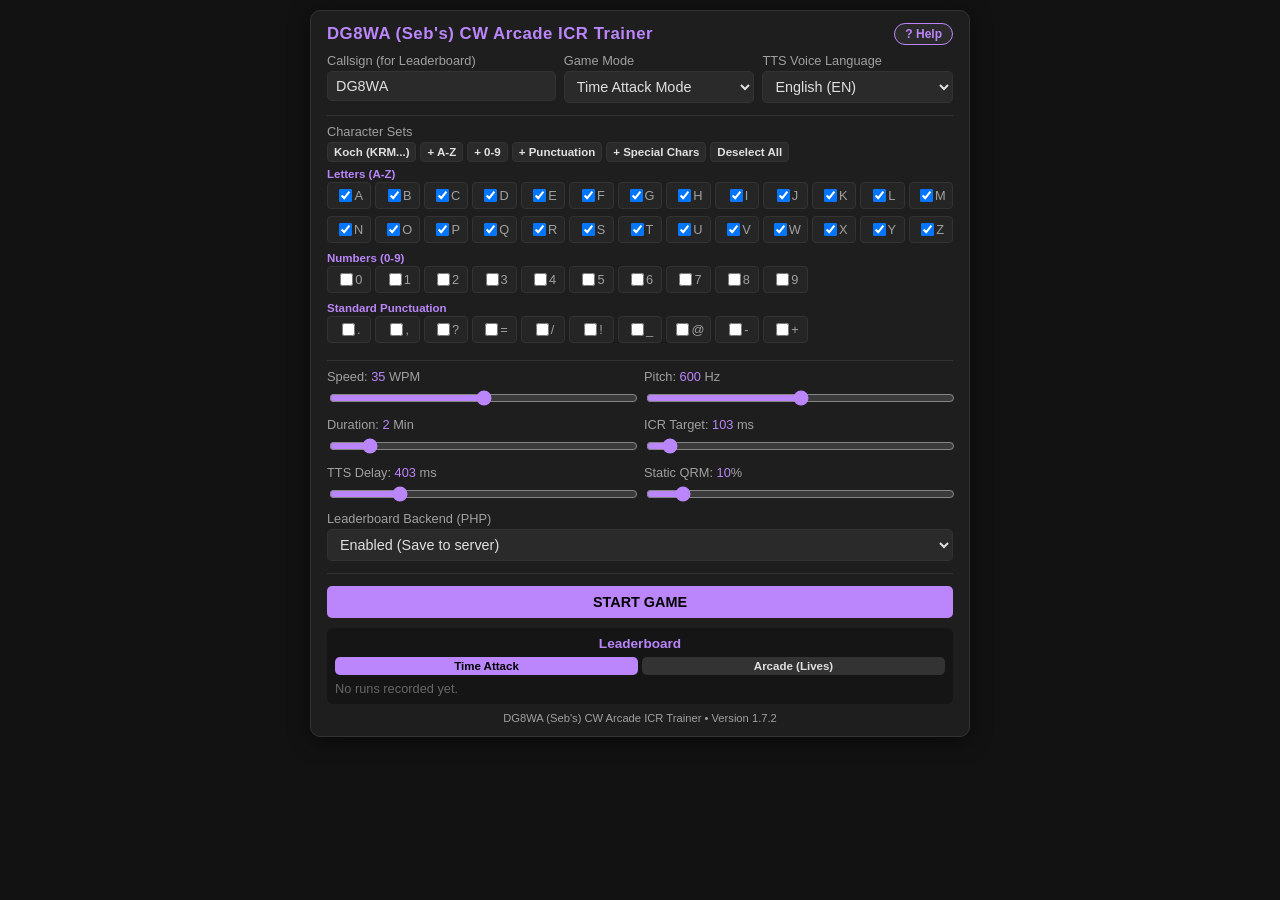
==== commit ee672e9b: "Update ICR-Trainer.html Fixing keyboard issues when running from Git. Fixing TTS issues when runnin" ====
--- a/ICR-Trainer.html
+++ b/ICR-Trainer.html
@@ -491,13 +491,13 @@
                     <input type="range" id="run-duration" min="1" max="10" step="1" value="2" oninput="updateVal('duration')">
                 </div>
 
-                <!-- ICR Target Time (calculated via PARIS Standard: 3600 / WPM ms) -->
+                <!-- ICR Target Time -->
                 <div class="slider-item">
                     <label for="icr-target">ICR Target: <span id="icr-val" style="color:var(--accent)">103</span> ms</label>
                     <input type="range" id="icr-target" min="50" max="1000" step="1" value="103" oninput="updateVal('icr')">
                 </div>
 
-                <!-- TTS Delay (+300 ms over ICR) -->
+                <!-- TTS Delay -->
                 <div class="slider-item">
                     <label for="tts-delay">TTS Delay: <span id="tts-val" style="color:var(--accent)">403</span> ms</label>
                     <input type="range" id="tts-delay" min="100" max="1500" step="1" value="403" oninput="updateVal('tts')">
@@ -534,7 +534,7 @@
             </div>
         </div>
 
-        <div class="footer-info">DG8WA (Seb's) CW Arcade ICR Trainer &bull; Version 1.7.1</div>
+        <div class="footer-info">DG8WA (Seb's) CW Arcade ICR Trainer &bull; Version 1.7.2</div>
     </div>
 
     <!-- TRAINER SCREEN -->
@@ -646,10 +646,7 @@
             const wpm = parseInt(document.getElementById('wpm').value);
             document.getElementById('wpm-val').innerText = wpm;
 
-            // PARIS Standard: 1 Dit = 1200ms / WPM. Inter-character space = 3 Dits = 3600ms / WPM.
             let autoIcr = Math.round(3600 / wpm);
-
-            // TTS delay is exactly 300ms higher than ICR target time
             let autoTts = autoIcr + 300;
 
             document.getElementById('icr-target').value = autoIcr;
@@ -822,17 +819,6 @@
 
     loadSettings();
 
-    let availableVoices = [];
-    function loadVoices() {
-        if ('speechSynthesis' in window) {
-            availableVoices = window.speechSynthesis.getVoices();
-        }
-    }
-    if ('speechSynthesis' in window) {
-        loadVoices();
-        window.speechSynthesis.onvoiceschanged = loadVoices;
-    }
-
     let audioCtx = null;
     let noiseNode = null;
     let noiseGainNode = null;
@@ -914,7 +900,7 @@
         code.split('').forEach(sym => {
             seconds += (sym === '.' ? dotDuration : dotDuration * 3) + dotDuration;
         });
-        seconds += dotDuration * 2; // PARIS Standard 3 dits total space
+        seconds += dotDuration * 2;
         return seconds * 1000;
     }
 
@@ -985,7 +971,7 @@
 
                 time += dur + dotDuration;
             });
-            time += dotDuration * 2; // PARIS inter-character space (3 dits total)
+            time += dotDuration * 2;
         });
 
         const totalDurationMs = Math.max(0, (time - audioCtx.currentTime) * 1000);
@@ -998,32 +984,41 @@
 
     function speakCharacter(char) {
         return new Promise((resolve) => {
-            if ('speechSynthesis' in window) {
-                window.speechSynthesis.cancel();
-                let textToSpeak = char;
-                if (char === 'CH') textToSpeak = "C H";
-                if (char === '@') textToSpeak = "At symbol";
-                if (char === '-') textToSpeak = "Hyphen";
-                if (char === '+') textToSpeak = "Plus";
-                const utterance = new SpeechSynthesisUtterance(textToSpeak);
+            if (!('speechSynthesis' in window)) {
+                resolve();
+                return;
+            }
+            window.speechSynthesis.cancel();
+            
+            const selectedLang = document.getElementById('tts-lang').value;
+            
+            const localizedNames = {
+                'de-DE': { '@': 'At-Zeichen', '-': 'Bindestrich', '+': 'Plus', 'CH': 'C H' },
+                'en-US': { '@': 'At symbol', '-': 'Hyphen', '+': 'Plus', 'CH': 'C H' },
+                'es-ES': { '@': 'Arroba', '-': 'Guion', '+': 'Más', 'CH': 'C H' },
+                'fr-FR': { '@': 'Arobase', '-': 'Tiret', '+': 'Plus', 'CH': 'C H' }
+            };
+
+            let textToSpeak = (localizedNames[selectedLang] && localizedNames[selectedLang][char]) ? localizedNames[selectedLang][char] : char;
+            const utterance = new SpeechSynthesisUtterance(textToSpeak);
+            utterance.lang = selectedLang;
+
+            const voices = window.speechSynthesis.getVoices();
+            if (voices.length > 0) {
+                const targetLangPrefix = selectedLang.split('-')[0].toLowerCase();
+                const targetFull = selectedLang.toLowerCase().replace('_', '-');
                 
-                const selectedLang = document.getElementById('tts-lang').value;
-                utterance.lang = selectedLang;
-
-                if (availableVoices.length === 0) loadVoices();
-                const targetLangPrefix = selectedLang.split('-')[0];
-                const matchingVoice = availableVoices.find(v => v.lang === selectedLang || v.lang.replace('_','-') === selectedLang || v.lang.startsWith(targetLangPrefix));
-                if (matchingVoice) {
-                    utterance.voice = matchingVoice;
+                let voice = voices.find(v => v.lang.toLowerCase().replace('_', '-') === targetFull) ||
+                            voices.find(v => v.lang.toLowerCase().startsWith(targetLangPrefix));
+                if (voice) {
+                    utterance.voice = voice;
                 }
-
-                utterance.rate = 1.2;
-                utterance.onend = resolve;
-                utterance.onerror = resolve;
-                window.speechSynthesis.speak(utterance);
-            } else {
-                resolve();
             }
+
+            utterance.rate = 1.1;
+            utterance.onend = resolve;
+            utterance.onerror = resolve;
+            window.speechSynthesis.speak(utterance);
         });
     }
 
@@ -1373,6 +1368,11 @@
     window.addEventListener('keydown', async (e) => {
         if (!isPlaying) return;
 
+        // Prevent browser Quick Find (e.g. '/' or '\'') during active gameplay
+        if (e.key === '/' || e.key === "'") {
+            e.preventDefault();
+        }
+
         if (e.key === ' ') {
             e.preventDefault();
             togglePause();
@@ -1424,6 +1424,7 @@
         const activeChars = Array.from(checked).map(cb => cb.value);
 
         if (activeChars.includes(typedKey)) {
+            e.preventDefault(); // Prevents browser shortcuts or focus shifts
             waitingForInput = false;
             clearTimeout(ttsTimeoutHandle);
             const duration = performance.now() - startTime;
@@ -1610,4 +1611,4 @@
 ?>
 
 </body>
-</html>+</html>
